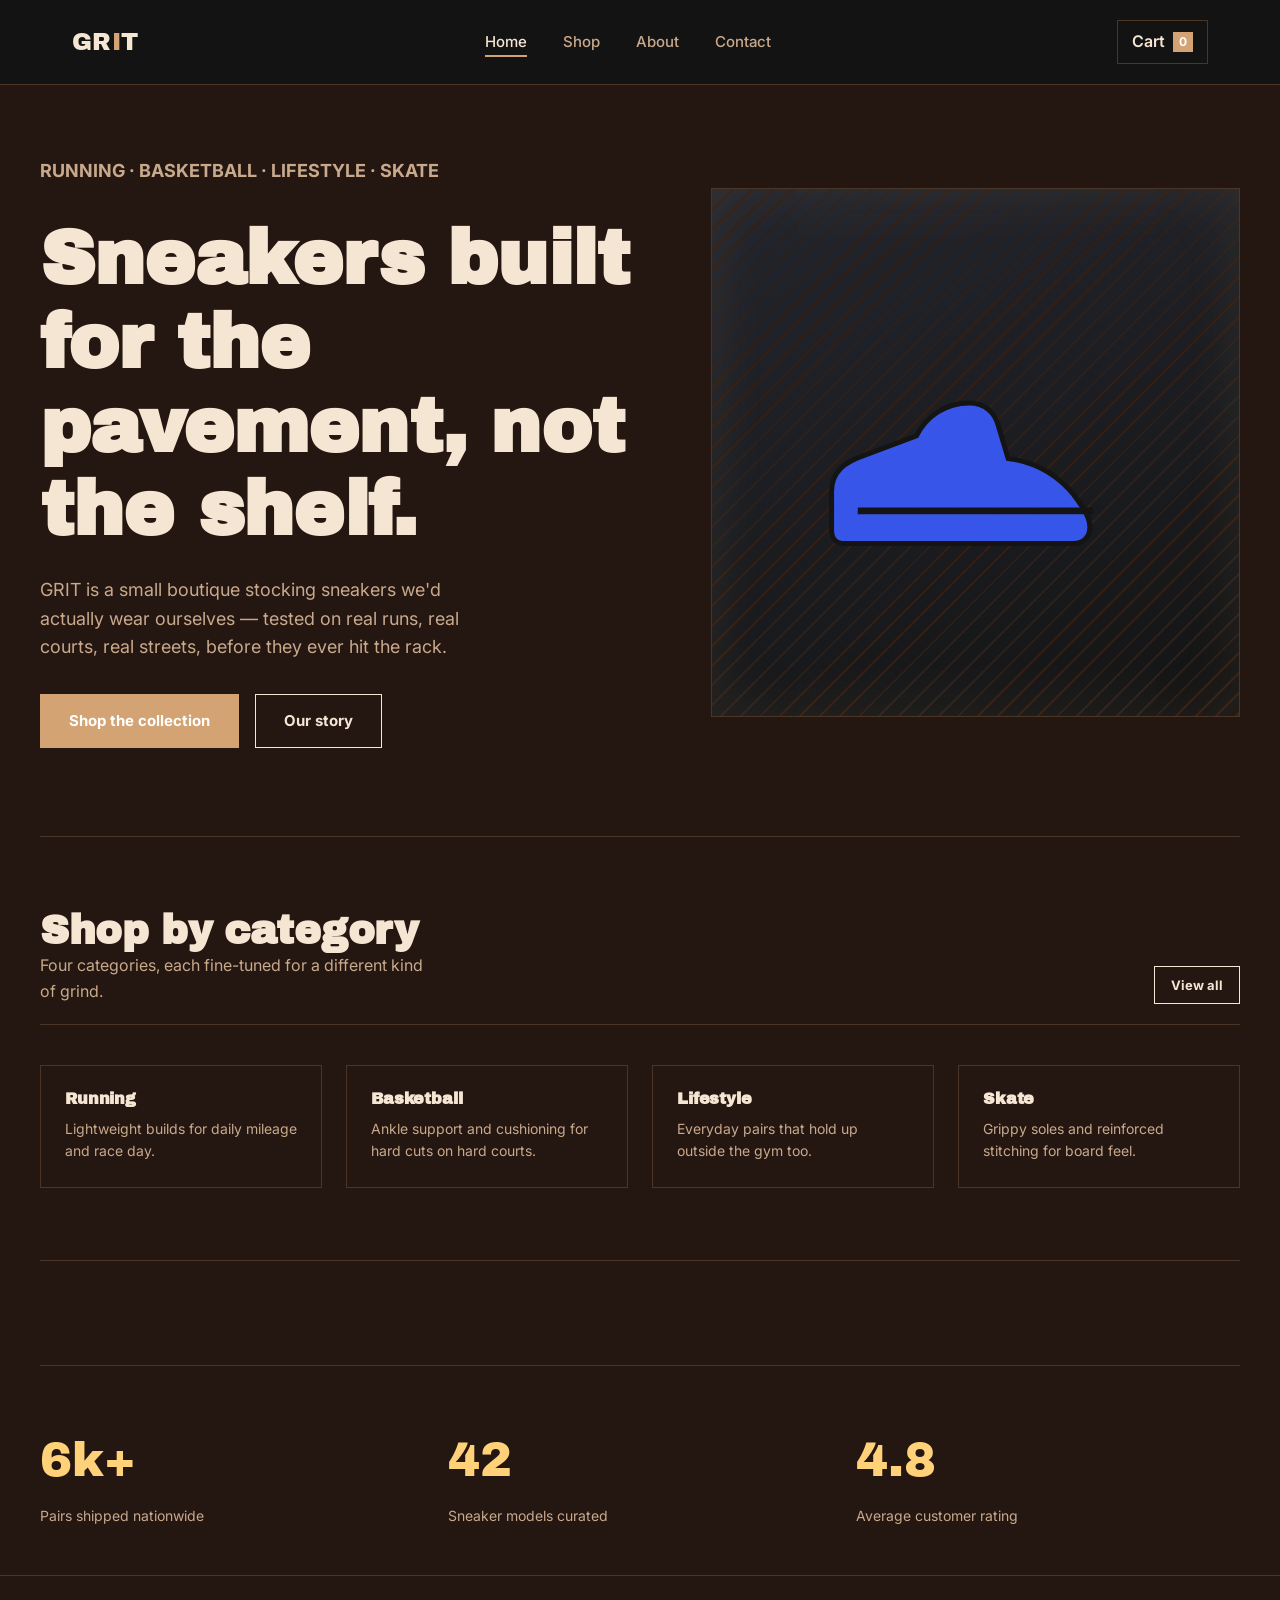
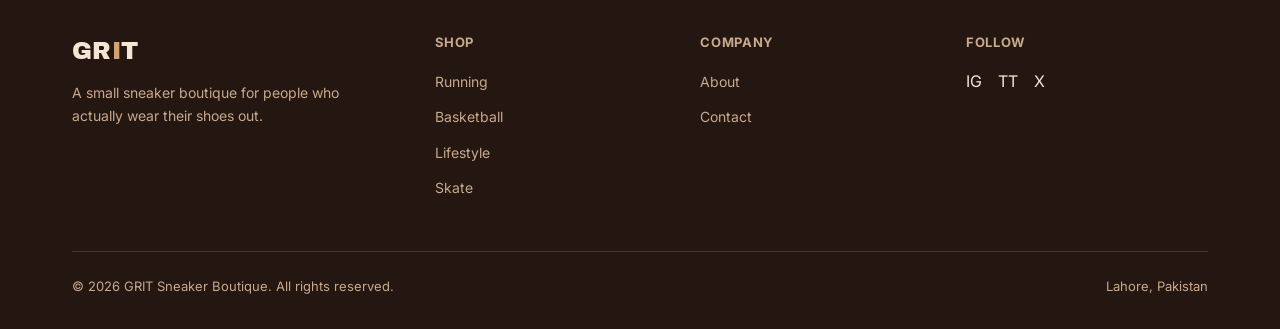
==== index.html @ 8d16a328 "Changing Color Theme" ====
<!DOCTYPE html>
<html lang="en">
<head>
<meta charset="UTF-8">
<meta name="viewport" content="width=device-width, initial-scale=1.0">
<title>GRIT — Sneaker Boutique</title>
<meta name="description" content="GRIT is a small sneaker boutique for runners, hoopers and street riders. Shop running, basketball, lifestyle and skate sneakers.">
<link rel="preconnect" href="https://fonts.googleapis.com">
<link href="https://fonts.googleapis.com/css2?family=Archivo+Black&family=Inter:wght@400;500;600;700&display=swap" rel="stylesheet">
<link rel="stylesheet" href="css/style.css">
</head>
<body data-page="home">

<header class="site-header">
  <nav class="nav">
    <a href="index.html" class="logo">GR<span>I</span>T</a>
    <ul class="nav-links">
      <li><a href="index.html" data-page="home">Home</a></li>
      <li><a href="shop.html" data-page="shop">Shop</a></li>
      <li><a href="about.html" data-page="about">About</a></li>
      <li><a href="contact.html" data-page="contact">Contact</a></li>
    </ul>
    <div class="nav-right">
      <a href="cart.html" class="cart-link">Cart <span class="cart-count">0</span></a>
      <button class="hamburger" aria-label="Toggle menu">
        <span></span><span></span><span></span>
      </button>
    </div>
  </nav>
</header>

<main>

  <section class="container hero">
    <div>
      <p class="hero-eyebrow">RUNNING · BASKETBALL · LIFESTYLE · SKATE</p>
      <h1>Sneakers built for the pavement, not the shelf.</h1>
      <p>GRIT is a small boutique stocking sneakers we'd actually wear ourselves — tested on real runs, real courts, real streets, before they ever hit the rack.</p>
      <div class="hero-actions">
        <a href="shop.html" class="btn btn-primary">Shop the collection</a>
        <a href="about.html" class="btn">Our story</a>
      </div>
    </div>
    <div class="hero-visual">
      <svg viewBox="0 0 100 60" fill="none" xmlns="http://www.w3.org/2000/svg">
        <path d="M6 42c0-6 4-9 10-11l16-6c3-6 9-10 16-10 5 0 8 3 9 7l3 10c8 1 15 5 20 11 3 4 5 7 5 10 0 3-2 5-5 5H10c-3 0-4-2-4-4v-12z" fill="#3a5cff" opacity="0.9"/>
        <path d="M6 42c0-6 4-9 10-11l16-6c3-6 9-10 16-10 5 0 8 3 9 7l3 10c8 1 15 5 20 11 3 4 5 7 5 10 0 3-2 5-5 5H10c-3 0-4-2-4-4v-12z" stroke="#141414" stroke-width="1.5"/>
        <path d="M14 48h72" stroke="#141414" stroke-width="2"/>
      </svg>
    </div>
  </section>

  <section class="container section">
    <div class="section-head">
      <div>
        <h2>Shop by category</h2>
        <p>Four categories, each fine-tuned for a different kind of grind.</p>
      </div>
      <a href="shop.html" class="btn btn-small">View all</a>
    </div>
    <div class="values-grid">
      <a href="shop.html" class="value-card">
        <h4>Running</h4>
        <p>Lightweight builds for daily mileage and race day.</p>
      </a>
      <a href="shop.html" class="value-card">
        <h4>Basketball</h4>
        <p>Ankle support and cushioning for hard cuts on hard courts.</p>
      </a>
      <a href="shop.html" class="value-card">
        <h4>Lifestyle</h4>
        <p>Everyday pairs that hold up outside the gym too.</p>
      </a>
      <a href="shop.html" class="value-card">
        <h4>Skate</h4>
        <p>Grippy soles and reinforced stitching for board feel.</p>
      </a>
    </div>
  </section>

  <section class="container section-tight" style="border-top:1px solid var(--line);">
    <div class="stats-row">
      <div>
        <div class="stat-num">6k+</div>
        <div class="stat-label">Pairs shipped nationwide</div>
      </div>
      <div>
        <div class="stat-num">42</div>
        <div class="stat-label">Sneaker models curated</div>
      </div>
      <div>
        <div class="stat-num">4.8</div>
        <div class="stat-label">Average customer rating</div>
      </div>
    </div>
  </section>

</main>

<footer class="site-footer">
  <div class="container">
    <div class="footer-grid">
      <div class="footer-brand">
        <div class="logo">GR<span>I</span>T</div>
        <p>A small sneaker boutique for people who actually wear their shoes out.</p>
      </div>
      <div>
        <h5>Shop</h5>
        <ul>
          <li><a href="shop.html">Running</a></li>
          <li><a href="shop.html">Basketball</a></li>
          <li><a href="shop.html">Lifestyle</a></li>
          <li><a href="shop.html">Skate</a></li>
        </ul>
      </div>
      <div>
        <h5>Company</h5>
        <ul>
          <li><a href="about.html">About</a></li>
          <li><a href="contact.html">Contact</a></li>
        </ul>
      </div>
      <div>
        <h5>Follow</h5>
        <div class="social-links">
          <a href="#">IG</a>
          <a href="#">TT</a>
          <a href="#">X</a>
        </div>
      </div>
    </div>
    <div class="footer-bottom">
      <span>© 2026 GRIT Sneaker Boutique. All rights reserved.</span>
      <span>Lahore, Pakistan</span>
    </div>
  </div>
</footer>

<button id="backToTop" class="back-to-top" aria-label="Back to top">↑</button>

<script src="js/script.js"></script>
</body>
</html>
---- css/style.css ----
/* =========================================================
   GRIT — Sneaker Resale & Boutique
   Design tokens
   ========================================================= */
:root {
  --bg: #241611;
  --bg-alt: #2f1f17;
  --bg-card: #2b1c15;
  --text: #f5e6d3;
  --text-dim: #c9a98c;
  --accent: #d4a373;
  --accent-2: #ffd27a;
  --line: #4a3527;
  --line-soft: #3a291f;
  --danger: #ff6b5a;
  --success: #8bc34a;

  --font-display: 'Archivo Black', 'Arial Black', sans-serif;
  --font-body: 'Inter', -apple-system, BlinkMacSystemFont, 'Segoe UI', sans-serif;

  --max-width: 1200px;
  --gap: 24px;
}
* { box-sizing: border-box; margin: 0; padding: 0; }

html { scroll-behavior: smooth; }

body {
  background: var(--bg);
  color: var(--text);
  font-family: var(--font-body);
  font-size: 16px;
  line-height: 1.6;
  min-height: 100vh;
  display: flex;
  flex-direction: column;
}

img { max-width: 100%; display: block; }

a { color: inherit; text-decoration: none; }

ul { list-style: none; }

h1, h2, h3, h4 {
  font-family: var(--font-display);
  line-height: 1.1;
  letter-spacing: -0.01em;
}

.container {
  max-width: var(--max-width);
  margin: 0 auto;
  padding: 0 32px;
}

@media (max-width: 640px) {
  .container { padding: 0 20px; }
}

/* =========================================================
   Header / Nav
   ========================================================= */
.site-header {
  position: sticky;
  top: 0;
  z-index: 100;
  background: rgba(20, 20, 20, 0.92);
  backdrop-filter: blur(8px);
  border-bottom: 1px solid var(--line);
}

.nav {
  display: flex;
  align-items: center;
  justify-content: space-between;
  padding: 20px 32px;
  max-width: var(--max-width);
  margin: 0 auto;
}

.logo {
  font-family: var(--font-display);
  font-size: 24px;
  letter-spacing: 0.02em;
}

.logo span { color: var(--accent); }

.nav-links {
  display: flex;
  gap: 36px;
  font-size: 15px;
  font-weight: 500;
}

.nav-links a {
  position: relative;
  padding: 4px 0;
  color: var(--text-dim);
  transition: color 0.15s ease;
}

.nav-links a:hover,
.nav-links a.active {
  color: var(--text);
}

.nav-links a.active::after {
  content: '';
  position: absolute;
  left: 0;
  bottom: -2px;
  width: 100%;
  height: 2px;
  background: var(--accent);
}

.nav-right {
  display: flex;
  align-items: center;
  gap: 24px;
}

.cart-link {
  display: flex;
  align-items: center;
  gap: 8px;
  font-weight: 600;
  border: 1px solid var(--line);
  padding: 8px 14px;
}

.cart-count {
  background: var(--accent);
  color: #fff;
  font-size: 12px;
  font-weight: 700;
  min-width: 20px;
  height: 20px;
  display: inline-flex;
  align-items: center;
  justify-content: center;
  padding: 0 5px;
}

.hamburger {
  display: none;
  flex-direction: column;
  gap: 5px;
  background: none;
  border: none;
  cursor: pointer;
  padding: 6px;
}

.hamburger span {
  width: 24px;
  height: 2px;
  background: var(--text);
  transition: transform 0.2s ease, opacity 0.2s ease;
}

.hamburger.open span:nth-child(1) { transform: translateY(7px) rotate(45deg); }
.hamburger.open span:nth-child(2) { opacity: 0; }
.hamburger.open span:nth-child(3) { transform: translateY(-7px) rotate(-45deg); }

@media (max-width: 860px) {
  .hamburger { display: flex; }

  .nav-links {
    position: fixed;
    top: 73px;
    left: 0;
    right: 0;
    background: var(--bg);
    border-bottom: 1px solid var(--line);
    flex-direction: column;
    gap: 0;
    max-height: 0;
    overflow: hidden;
    transition: max-height 0.25s ease;
  }

  .nav-links.open { max-height: 320px; }

  .nav-links a {
    padding: 16px 32px;
    width: 100%;
    border-bottom: 1px solid var(--line-soft);
  }
}

/* =========================================================
   Buttons
   ========================================================= */
.btn {
  display: inline-block;
  font-family: var(--font-body);
  font-weight: 700;
  font-size: 15px;
  padding: 14px 28px;
  border: 1px solid var(--text);
  background: transparent;
  color: var(--text);
  cursor: pointer;
  transition: background 0.15s ease, color 0.15s ease, border-color 0.15s ease;
}

.btn:hover { background: var(--text); color: var(--bg); }

.btn-primary {
  background: var(--accent);
  border-color: var(--accent);
  color: #fff;
}

.btn-primary:hover {
  background: transparent;
  color: var(--accent);
}

.btn-small { padding: 8px 16px; font-size: 13px; }
.btn-full { width: 100%; text-align: center; }

/* =========================================================
   Hero (home page)
   ========================================================= */
.hero {
  display: grid;
  grid-template-columns: 1.1fr 0.9fr;
  gap: var(--gap);
  align-items: center;
  padding: 72px 0 88px;
  border-bottom: 1px solid var(--line);
}

.hero-eyebrow {
  color: var(--accent-2);
  font-weight: 700;
  font-size: 14px;
  margin-bottom: 18px;
}

.hero h1 {
  font-size: clamp(42px, 6vw, 76px);
  margin-bottom: 24px;
}

.hero p {
  color: var(--text-dim);
  font-size: 18px;
  max-width: 42ch;
  margin-bottom: 32px;
}

.hero-actions { display: flex; gap: 16px; }

.hero-visual {
  aspect-ratio: 1 / 1;
  background:
    repeating-linear-gradient(135deg, var(--bg-alt) 0 2px, transparent 2px 14px),
    linear-gradient(160deg, #23262f, #141414);
  border: 1px solid var(--line);
  display: flex;
  align-items: center;
  justify-content: center;
  position: relative;
  overflow: hidden;
}

.hero-visual svg { width: 62%; }

@media (max-width: 860px) {
  .hero { grid-template-columns: 1fr; padding: 48px 0 56px; }
  .hero-visual { order: -1; aspect-ratio: 16 / 10; }
}

/* =========================================================
   Section headings
   ========================================================= */
.section { padding: 72px 0; }
.section-tight { padding: 48px 0; }

.section-head {
  display: flex;
  justify-content: space-between;
  align-items: flex-end;
  margin-bottom: 40px;
  border-bottom: 1px solid var(--line);
  padding-bottom: 20px;
}

.section-head h2 { font-size: clamp(28px, 4vw, 40px); }
.section-head p { color: var(--text-dim); max-width: 40ch; }

/* =========================================================
   Product grid / cards
   ========================================================= */
.product-grid {
  display: grid;
  grid-template-columns: repeat(auto-fill, minmax(240px, 1fr));
  gap: var(--gap);
}

.product-card {
  border: 1px solid var(--line);
  background: var(--bg-card);
  display: flex;
  flex-direction: column;
}

.product-media {
  aspect-ratio: 1 / 1;
  overflow: hidden;
  border-bottom: 1px solid var(--line);
  position: relative;
}

.product-media .swatch {
  width: 100%;
  height: 100%;
  display: flex;
  align-items: center;
  justify-content: center;
  transition: transform 0.4s ease;
}

.product-card:hover .swatch { transform: scale(1.08); }

.product-media svg { width: 55%; }

.product-tag {
  position: absolute;
  top: 10px;
  left: 10px;
  background: var(--accent-2);
  color: #141414;
  font-size: 11px;
  font-weight: 700;
  padding: 4px 8px;
  text-transform: uppercase;
  letter-spacing: 0.04em;
}

.product-info { padding: 18px; display: flex; flex-direction: column; gap: 10px; flex: 1; }

.product-category {
  color: var(--text-dim);
  font-size: 12px;
  text-transform: uppercase;
  letter-spacing: 0.06em;
}

.product-name { font-size: 17px; font-family: var(--font-body); font-weight: 700; }

.product-price { font-size: 16px; color: var(--accent-2); font-weight: 700; }

.product-actions {
  margin-top: auto;
  display: flex;
  align-items: center;
  gap: 10px;
}

.qty-stepper {
  display: flex;
  align-items: center;
  border: 1px solid var(--line);
}

.qty-stepper button {
  background: none;
  border: none;
  color: var(--text);
  width: 30px;
  height: 34px;
  cursor: pointer;
  font-size: 16px;
}

.qty-stepper button:hover { background: var(--line-soft); }

.qty-stepper .qty-value {
  width: 28px;
  text-align: center;
  font-weight: 700;
  font-size: 14px;
}

.add-to-cart-btn {
  flex: 1;
  background: var(--text);
  color: var(--bg);
  border: none;
  padding: 9px 10px;
  font-weight: 700;
  font-size: 13px;
  cursor: pointer;
  transition: background 0.15s ease;
}

.add-to-cart-btn:hover { background: var(--accent); color: #fff; }

.add-to-cart-btn.added { background: var(--success); color: #0f2f1d; }

/* Filter bar */
.filter-bar {
  display: flex;
  flex-wrap: wrap;
  gap: 12px;
  align-items: center;
  justify-content: space-between;
  margin-bottom: 32px;
  padding-bottom: 24px;
  border-bottom: 1px solid var(--line);
}

.filter-group { display: flex; flex-wrap: wrap; gap: 8px; }

.filter-chip {
  border: 1px solid var(--line);
  background: transparent;
  color: var(--text-dim);
  padding: 8px 16px;
  font-size: 13px;
  font-weight: 600;
  cursor: pointer;
  transition: all 0.15s ease;
}

.filter-chip:hover { border-color: var(--text); color: var(--text); }

.filter-chip.active {
  background: var(--accent);
  border-color: var(--accent);
  color: #fff;
}

.sort-select {
  background: var(--bg-alt);
  color: var(--text);
  border: 1px solid var(--line);
  padding: 9px 14px;
  font-size: 13px;
  font-weight: 600;
}

.no-results {
  text-align: center;
  color: var(--text-dim);
  padding: 60px 0;
  display: none;
}

.no-results.show { display: block; }

/* =========================================================
   Cart page
   ========================================================= */
.cart-layout {
  display: grid;
  grid-template-columns: 1fr 340px;
  gap: 40px;
  align-items: start;
}

@media (max-width: 860px) {
  .cart-layout { grid-template-columns: 1fr; }
}

.cart-item {
  display: grid;
  grid-template-columns: 90px 1fr auto auto;
  gap: 16px;
  align-items: center;
  padding: 18px 0;
  border-bottom: 1px solid var(--line);
}

.cart-item .swatch-sm {
  width: 90px;
  height: 90px;
  border: 1px solid var(--line);
  display: flex;
  align-items: center;
  justify-content: center;
}

.cart-item .swatch-sm svg { width: 60%; }

.cart-item-name { font-weight: 700; margin-bottom: 4px; }
.cart-item-cat { color: var(--text-dim); font-size: 13px; }

.remove-item {
  background: none;
  border: none;
  color: var(--danger);
  font-size: 13px;
  font-weight: 700;
  cursor: pointer;
  text-decoration: underline;
}

.cart-summary {
  border: 1px solid var(--line);
  padding: 28px;
  background: var(--bg-card);
  position: sticky;
  top: 100px;
}

.cart-summary h3 { margin-bottom: 20px; }

.summary-row {
  display: flex;
  justify-content: space-between;
  padding: 10px 0;
  color: var(--text-dim);
  font-size: 14px;
}

.summary-row.total {
  color: var(--text);
  font-weight: 700;
  font-size: 18px;
  border-top: 1px solid var(--line);
  margin-top: 10px;
  padding-top: 16px;
}

.empty-cart {
  text-align: center;
  padding: 80px 0;
  color: var(--text-dim);
}

.empty-cart h3 { color: var(--text); margin-bottom: 12px; font-size: 24px; }

/* =========================================================
   Forms
   ========================================================= */
.form-group { margin-bottom: 22px; }

.form-group label {
  display: block;
  font-size: 13px;
  font-weight: 700;
  text-transform: uppercase;
  letter-spacing: 0.04em;
  margin-bottom: 8px;
  color: var(--text-dim);
}

.form-group input,
.form-group textarea {
  width: 100%;
  background: var(--bg-alt);
  border: 1px solid var(--line);
  color: var(--text);
  padding: 13px 14px;
  font-family: var(--font-body);
  font-size: 15px;
}

.form-group input:focus,
.form-group textarea:focus {
  outline: none;
  border-color: var(--accent);
}

.form-group textarea { resize: vertical; min-height: 130px; }

.error-message {
  color: var(--danger);
  font-size: 13px;
  margin-top: 6px;
  display: none;
}

.form-group.error input,
.form-group.error textarea { border-color: var(--danger); }

.form-group.error .error-message { display: block; }

.form-success {
  display: none;
  background: rgba(74, 222, 128, 0.12);
  border: 1px solid var(--success);
  color: var(--success);
  padding: 16px 18px;
  font-weight: 600;
  margin-bottom: 24px;
}

.form-success.show { display: block; }

/* =========================================================
   About page
   ========================================================= */
.about-grid {
  display: grid;
  grid-template-columns: 1fr 1fr;
  gap: 56px;
  align-items: center;
}

@media (max-width: 860px) {
  .about-grid { grid-template-columns: 1fr; }
}

.about-grid p { color: var(--text-dim); margin-bottom: 16px; }

.stats-row {
  display: grid;
  grid-template-columns: repeat(3, 1fr);
  gap: var(--gap);
  margin-top: 56px;
  padding-top: 56px;
  border-top: 1px solid var(--line);
}

.stat-num {
  font-family: var(--font-display);
  font-size: clamp(32px, 4vw, 48px);
  color: var(--accent-2);
}

.stat-label { color: var(--text-dim); font-size: 14px; margin-top: 6px; }

.values-grid {
  display: grid;
  grid-template-columns: repeat(auto-fit, minmax(220px, 1fr));
  gap: var(--gap);
  margin-top: 20px;
}

.value-card {
  border: 1px solid var(--line);
  padding: 24px;
}

.value-card h4 { margin-bottom: 10px; }
.value-card p { color: var(--text-dim); font-size: 14px; }

/* =========================================================
   Contact page extras
   ========================================================= */
.contact-layout {
  display: grid;
  grid-template-columns: 1fr 1fr;
  gap: 56px;
}

@media (max-width: 860px) {
  .contact-layout { grid-template-columns: 1fr; }
}

.info-block { margin-bottom: 28px; }
.info-block h4 { font-size: 13px; text-transform: uppercase; letter-spacing: 0.05em; color: var(--text-dim); margin-bottom: 8px; }
.info-block p, .info-block a { font-size: 16px; }

.map-box {
  aspect-ratio: 16 / 10;
  border: 1px solid var(--line);
  background: repeating-linear-gradient(45deg, var(--bg-alt) 0 10px, var(--bg) 10px 20px);
  display: flex;
  align-items: center;
  justify-content: center;
  color: var(--text-dim);
  font-size: 14px;
  margin-top: 28px;
}

/* =========================================================
   Footer
   ========================================================= */
.site-footer {
  border-top: 1px solid var(--line);
  margin-top: auto;
  padding: 56px 0 32px;
}

.footer-grid {
  display: grid;
  grid-template-columns: 1.4fr 1fr 1fr 1fr;
  gap: var(--gap);
  margin-bottom: 40px;
}

@media (max-width: 640px) {
  .footer-grid { grid-template-columns: 1fr 1fr; }
}

.footer-grid h5 { font-size: 13px; text-transform: uppercase; letter-spacing: 0.05em; margin-bottom: 16px; color: var(--text-dim); }
.footer-grid ul li { margin-bottom: 10px; }
.footer-grid ul a { color: var(--text-dim); font-size: 14px; transition: color 0.15s ease; }
.footer-grid ul a:hover { color: var(--text); }

.footer-brand p { color: var(--text-dim); font-size: 14px; margin-top: 12px; max-width: 32ch; }

.footer-bottom {
  display: flex;
  justify-content: space-between;
  align-items: center;
  padding-top: 24px;
  border-top: 1px solid var(--line);
  color: var(--text-dim);
  font-size: 13px;
  flex-wrap: wrap;
  gap: 12px;
}

.social-links { display: flex; gap: 16px; }

/* Back to top */
.back-to-top {
  position: fixed;
  right: 24px;
  bottom: 24px;
  width: 44px;
  height: 44px;
  border: 1px solid var(--line);
  background: var(--bg-card);
  color: var(--text);
  display: flex;
  align-items: center;
  justify-content: center;
  cursor: pointer;
  opacity: 0;
  visibility: hidden;
  transform: translateY(10px);
  transition: all 0.2s ease;
  z-index: 90;
}

.back-to-top.show { opacity: 1; visibility: visible; transform: translateY(0); }

/* =========================================================
   Page header (about/contact/shop/cart)
   ========================================================= */
.page-header {
  padding: 56px 0 40px;
  border-bottom: 1px solid var(--line);
}

.page-header h1 { font-size: clamp(32px, 5vw, 52px); margin-bottom: 12px; }
.page-header p { color: var(--text-dim); max-width: 50ch; }

.hero-visual, .product-media .swatch {
  box-shadow: inset 0 0 60px rgba(255, 210, 122, 0.08);
}

.product-card:hover .product-media {
  box-shadow: 0 0 24px rgba(255, 210, 122, 0.15);
}
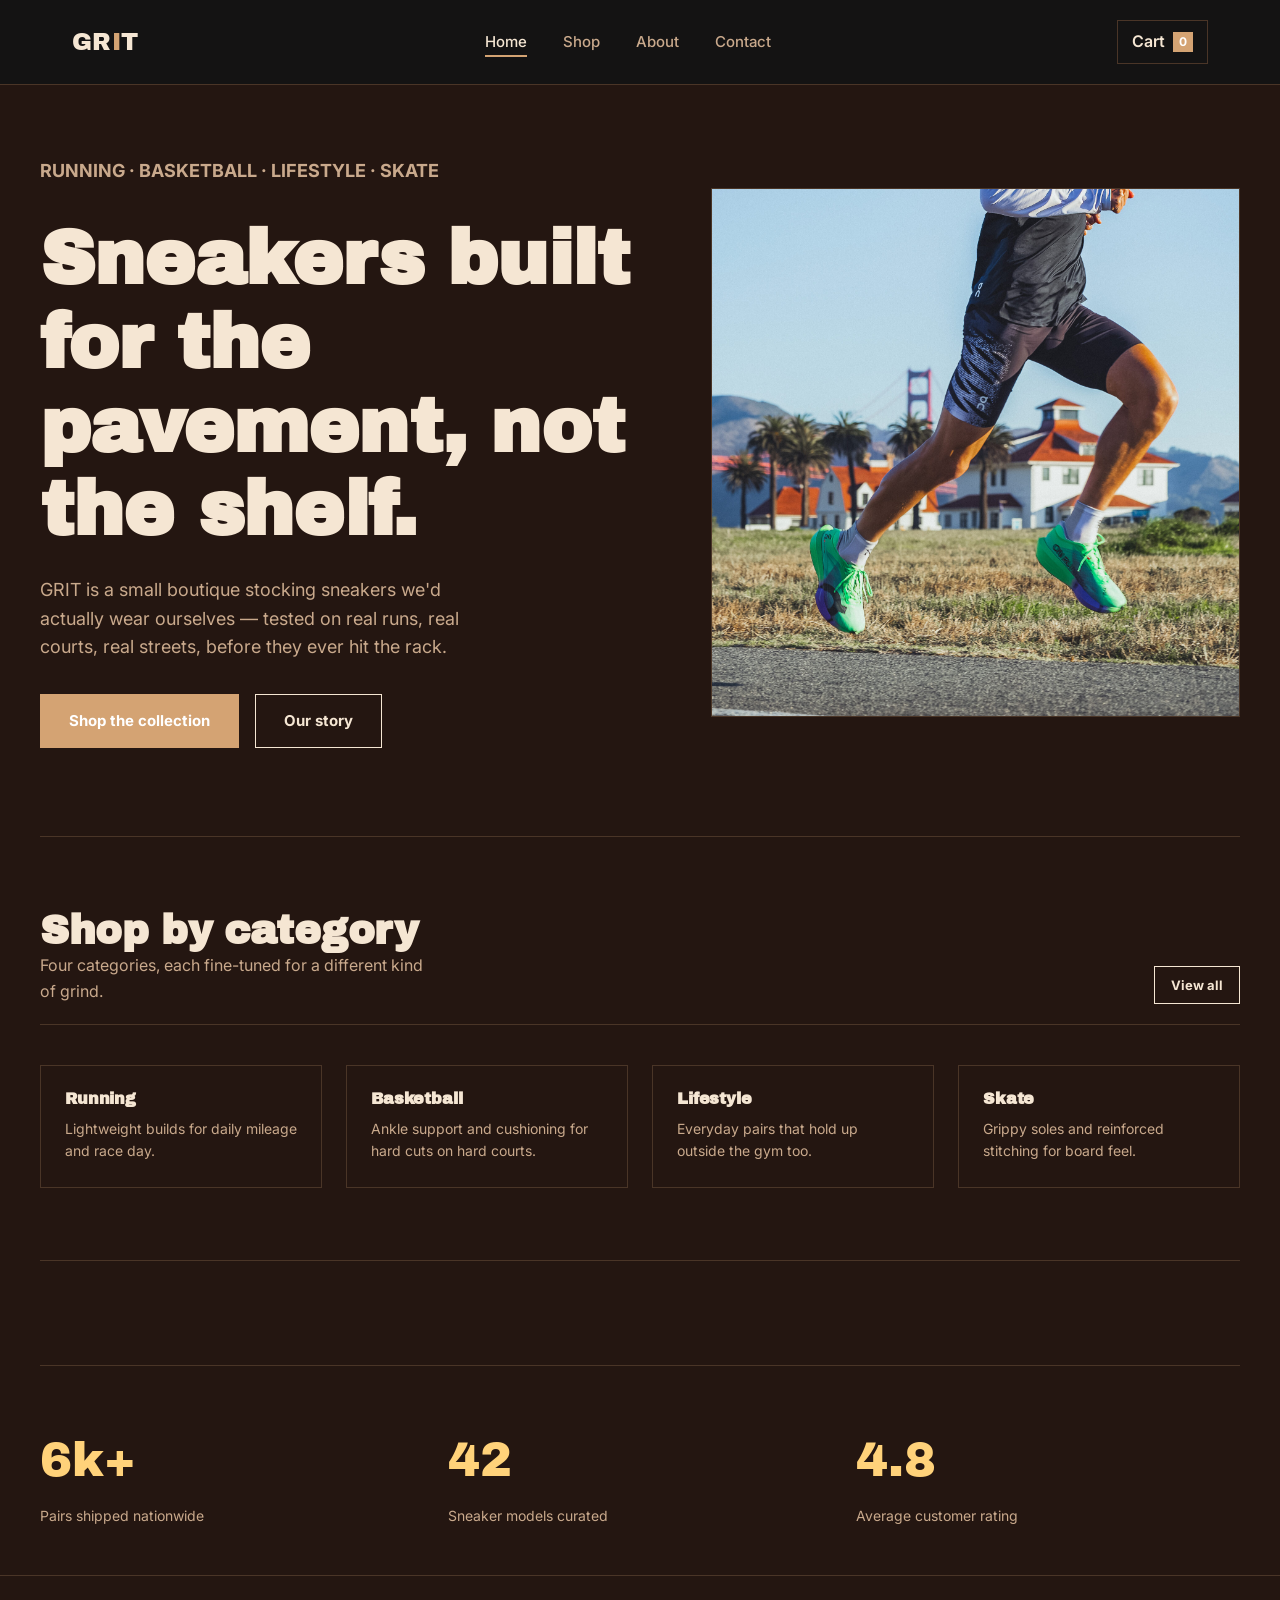
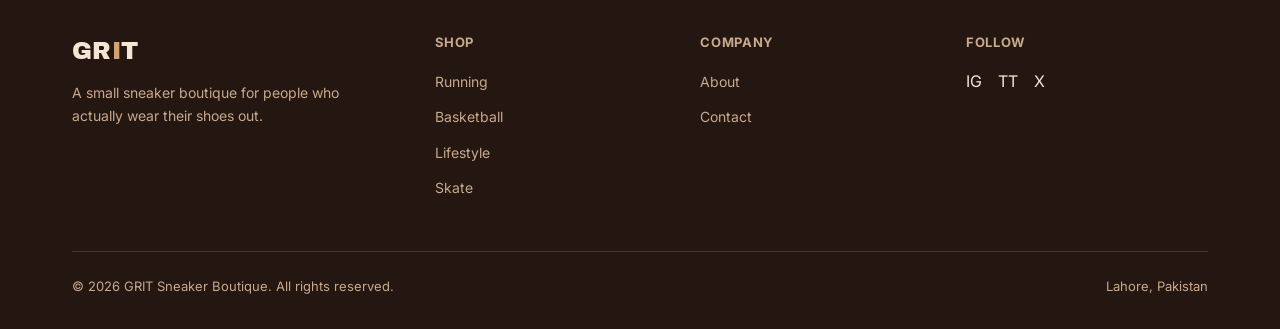
==== commit c9c614fe: "Adding pictures in pages" ====
--- a/index.html
+++ b/index.html
@@ -42,11 +42,7 @@
       </div>
     </div>
     <div class="hero-visual">
-      <svg viewBox="0 0 100 60" fill="none" xmlns="http://www.w3.org/2000/svg">
-        <path d="M6 42c0-6 4-9 10-11l16-6c3-6 9-10 16-10 5 0 8 3 9 7l3 10c8 1 15 5 20 11 3 4 5 7 5 10 0 3-2 5-5 5H10c-3 0-4-2-4-4v-12z" fill="#3a5cff" opacity="0.9"/>
-        <path d="M6 42c0-6 4-9 10-11l16-6c3-6 9-10 16-10 5 0 8 3 9 7l3 10c8 1 15 5 20 11 3 4 5 7 5 10 0 3-2 5-5 5H10c-3 0-4-2-4-4v-12z" stroke="#141414" stroke-width="1.5"/>
-        <path d="M14 48h72" stroke="#141414" stroke-width="2"/>
-      </svg>
+      <img src="images/hero-home.jpg" alt="Runner wearing GRIT sneakers on a city street" style="width:100%;height:100%;object-fit:cover;">
     </div>
   </section>
 
--- a/css/style.css
+++ b/css/style.css
@@ -753,4 +753,10 @@
 
 .product-card:hover .product-media {
   box-shadow: 0 0 24px rgba(255, 210, 122, 0.15);
+}
+
+.product-media img {
+  width: 100%;
+  height: 100%;
+  object-fit: cover;
 }
